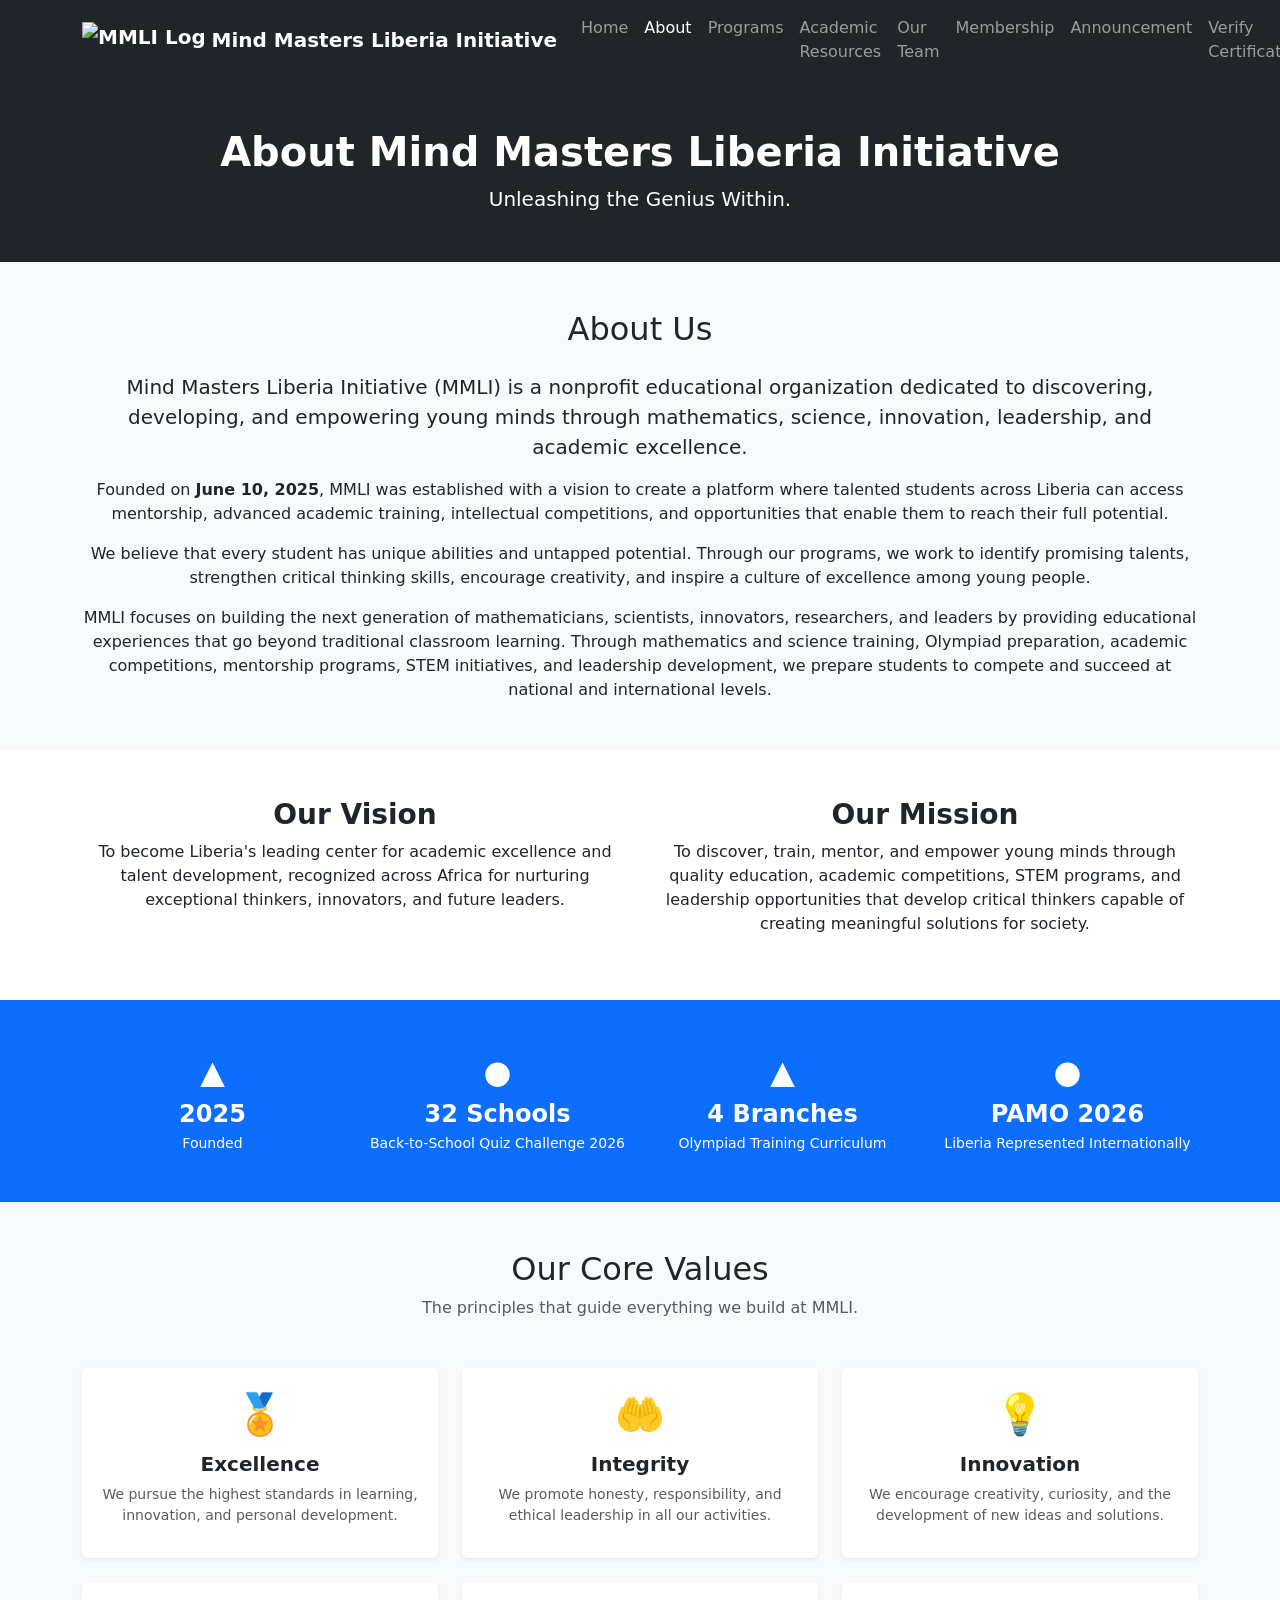
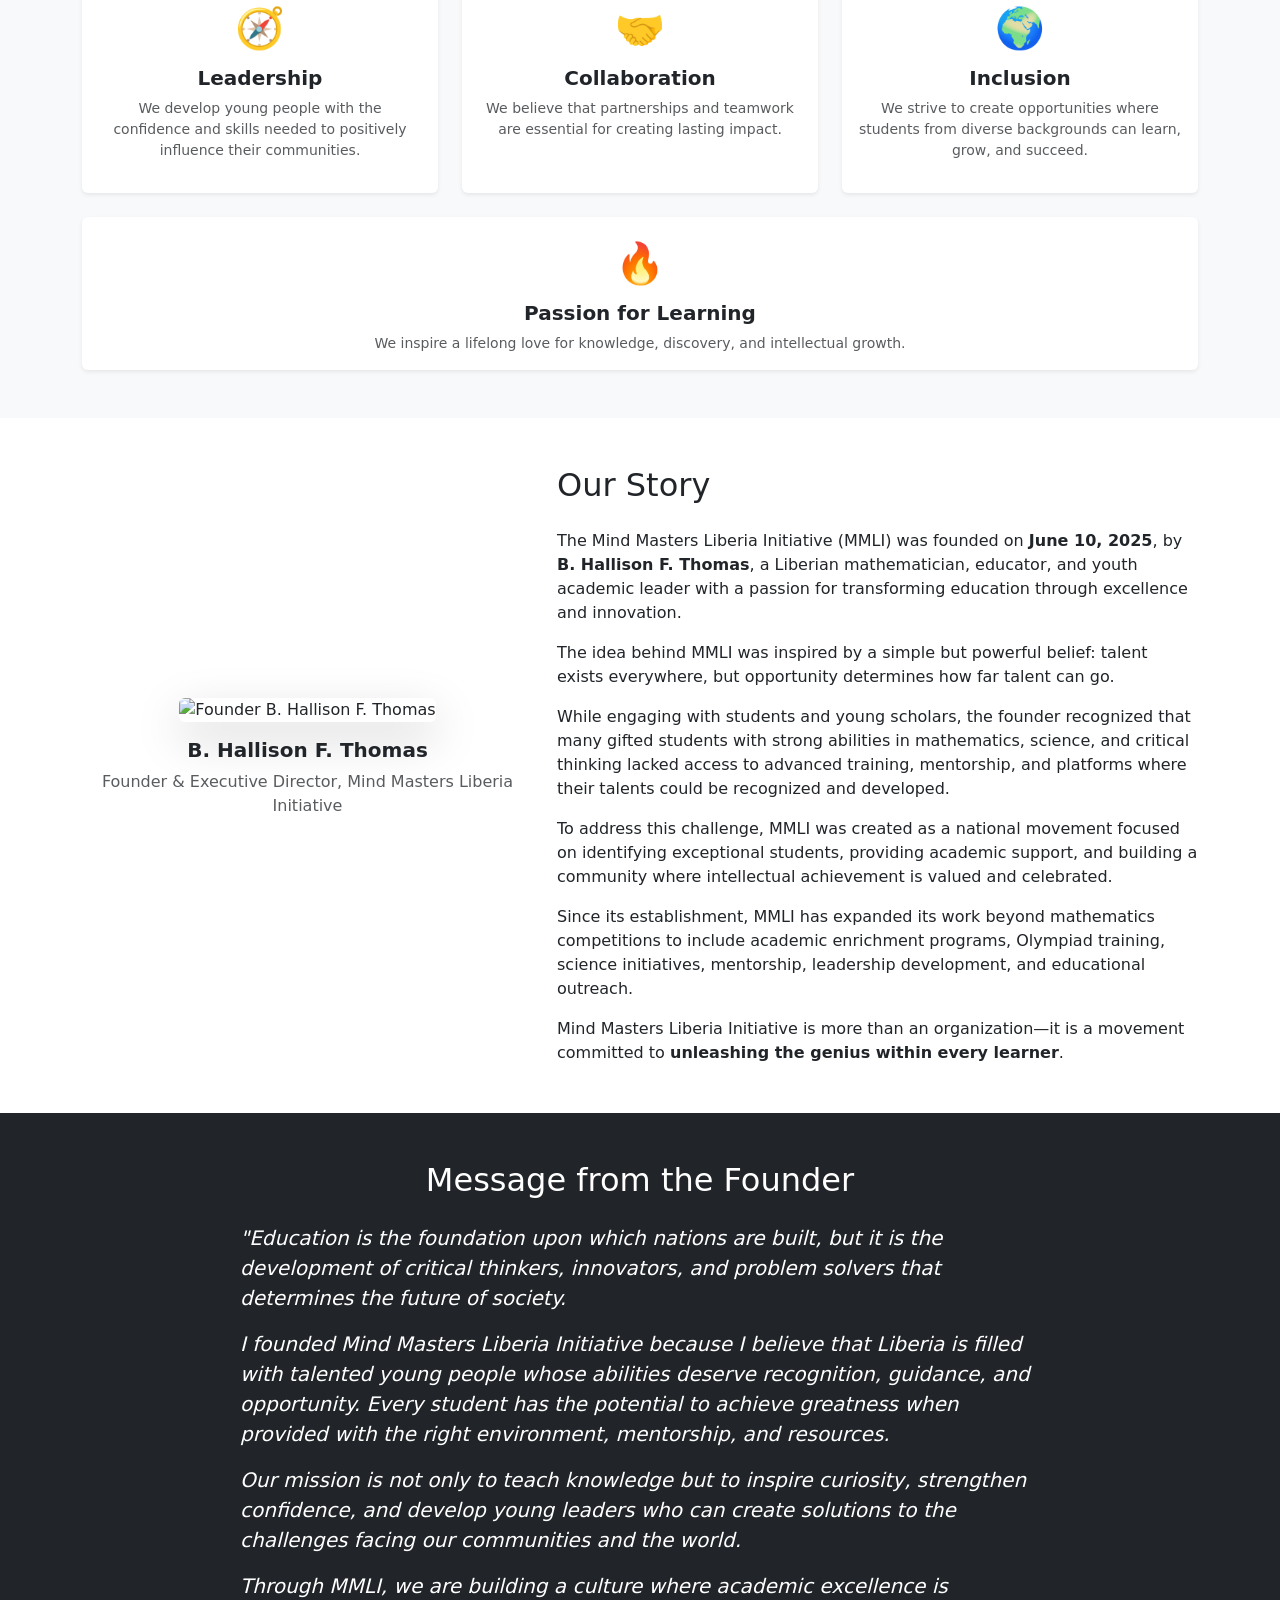
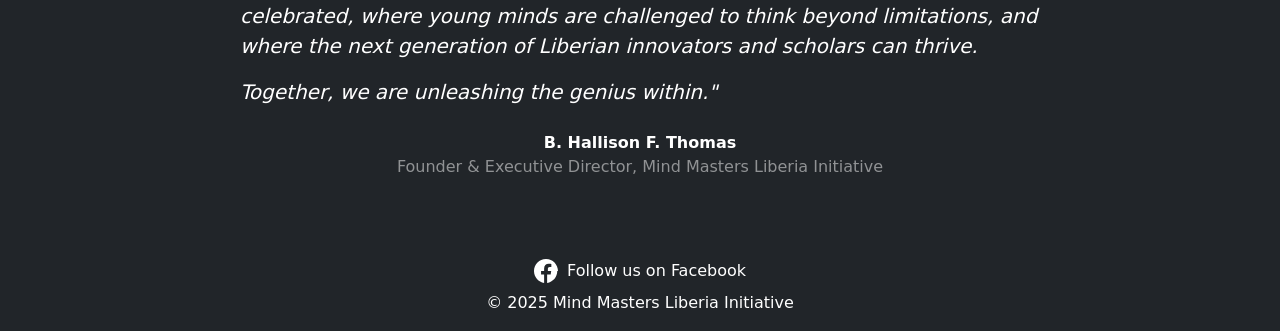
==== about.html @ 2dc78865 "Add 'Verify Certificate' link to navigation" ====
<!DOCTYPE html>
<html lang="en">
<head>
  <meta charset="UTF-8">
  <meta name="viewport" content="width=device-width, initial-scale=1.0">
  <title>About | MMLI</title>
  <link href="https://cdn.jsdelivr.net/npm/bootstrap@5.3.2/dist/css/bootstrap.min.css" rel="stylesheet">
  <link rel="stylesheet" href="style.css">
</head>
<body>

<!-- NAVBAR -->
<nav class="navbar navbar-expand-lg navbar-dark bg-dark sticky-top">
  <div class="container">
    <a class="navbar-brand fw-bold d-flex align-items-center" href="index.html">
      <img src="logo.png" alt="MMLI Logo" height="36" class="me-2">
      Mind Masters Liberia Initiative
    </a>
    <button class="navbar-toggler" type="button" data-bs-toggle="collapse"
            data-bs-target="#navbarNav" aria-controls="navbarNav" aria-expanded="false"
            aria-label="Toggle navigation">
      <span class="navbar-toggler-icon"></span>
    </button>
    <div class="collapse navbar-collapse" id="navbarNav">
      <ul class="navbar-nav ms-auto">
        <li class="nav-item"><a class="nav-link" href="index.html">Home</a></li>
        <li class="nav-item"><a class="nav-link active" href="about.html">About</a></li>
        <li class="nav-item"><a class="nav-link" href="programs.html">Programs</a></li>
        <li class="nav-item"><a class="nav-link" href="resources.html">Academic Resources</a></li>
        <li class="nav-item"><a class="nav-link" href="team.html">Our Team</a></li>
        <li class="nav-item"><a class="nav-link" href="membership.html">Membership</a></li>
        <li class="nav-item"><a class="nav-link" href="announcement.html">Announcement</a></li>
        <li class="nav-item"><a class="nav-link" href="verify.html">Verify Certificate</a></li>
        <li class="nav-item"><a class="nav-link" href="contact.html">Contact</a></li>
      </ul>
    </div>
  </div>
</nav>

<!-- PAGE HEADER -->
<section class="bg-dark text-white text-center py-5">
  <div class="container">
    <h1 class="fw-bold">About Mind Masters Liberia Initiative</h1>
    <p class="lead mb-0">Unleashing the Genius Within.</p>
  </div>
</section>

<!-- ABOUT US -->
<section class="reveal py-5 bg-light">
  <div class="container">
    <h2 class="text-center mb-4">About Us</h2>
    <p class="lead text-center mb-3">
      Mind Masters Liberia Initiative (MMLI) is a nonprofit educational organization dedicated to
      discovering, developing, and empowering young minds through mathematics, science, innovation,
      leadership, and academic excellence.
    </p>
    <p class="text-center mb-3">
      Founded on <strong>June 10, 2025</strong>, MMLI was established with a vision to create a platform
      where talented students across Liberia can access mentorship, advanced academic training,
      intellectual competitions, and opportunities that enable them to reach their full potential.
    </p>
    <p class="text-center mb-3">
      We believe that every student has unique abilities and untapped potential. Through our programs, we
      work to identify promising talents, strengthen critical thinking skills, encourage creativity, and
      inspire a culture of excellence among young people.
    </p>
    <p class="text-center mb-0">
      MMLI focuses on building the next generation of mathematicians, scientists, innovators, researchers,
      and leaders by providing educational experiences that go beyond traditional classroom learning.
      Through mathematics and science training, Olympiad preparation, academic competitions, mentorship
      programs, STEM initiatives, and leadership development, we prepare students to compete and succeed
      at national and international levels.
    </p>
  </div>
</section>

<!-- VISION / MISSION -->
<section class="reveal py-5">
  <div class="container">
    <div class="row g-4 text-center">
      <div class="col-md-6">
        <h3 class="fw-bold">Our Vision</h3>
        <p>
          To become Liberia's leading center for academic excellence and talent development, recognized
          across Africa for nurturing exceptional thinkers, innovators, and future leaders.
        </p>
      </div>
      <div class="col-md-6">
        <h3 class="fw-bold">Our Mission</h3>
        <p>
          To discover, train, mentor, and empower young minds through quality education, academic
          competitions, STEM programs, and leadership opportunities that develop critical thinkers capable
          of creating meaningful solutions for society.
        </p>
      </div>
    </div>
  </div>
</section>

<!-- STATS HIGHLIGHTS -->
<section class="reveal py-5 bg-primary text-white">
  <div class="container">
    <div class="row g-4 text-center">
      <div class="col-6 col-md-3">
        <div class="fs-2 mb-1">▲</div>
        <h4 class="fw-bold mb-1">2025</h4>
        <p class="small mb-0">Founded</p>
      </div>
      <div class="col-6 col-md-3">
        <div class="fs-2 mb-1">●</div>
        <h4 class="fw-bold mb-1">32 Schools</h4>
        <p class="small mb-0">Back-to-School Quiz Challenge 2026</p>
      </div>
      <div class="col-6 col-md-3">
        <div class="fs-2 mb-1">▲</div>
        <h4 class="fw-bold mb-1">4 Branches</h4>
        <p class="small mb-0">Olympiad Training Curriculum</p>
      </div>
      <div class="col-6 col-md-3">
        <div class="fs-2 mb-1">●</div>
        <h4 class="fw-bold mb-1">PAMO 2026</h4>
        <p class="small mb-0">Liberia Represented Internationally</p>
      </div>
    </div>
  </div>
</section>

<!-- CORE VALUES -->
<section class="reveal py-5 bg-light">
  <div class="container">
    <h2 class="text-center mb-2">Our Core Values</h2>
    <p class="text-center text-muted mb-5">The principles that guide everything we build at MMLI.</p>
    <div class="row g-4">
      <div class="col-md-4 col-sm-6">
        <div class="card h-100 border-0 shadow-sm text-center p-3">
          <div class="fs-1 mb-2">🏅</div>
          <h5 class="fw-bold">Excellence</h5>
          <p class="small text-muted">We pursue the highest standards in learning, innovation, and personal development.</p>
        </div>
      </div>
      <div class="col-md-4 col-sm-6">
        <div class="card h-100 border-0 shadow-sm text-center p-3">
          <div class="fs-1 mb-2">🤲</div>
          <h5 class="fw-bold">Integrity</h5>
          <p class="small text-muted">We promote honesty, responsibility, and ethical leadership in all our activities.</p>
        </div>
      </div>
      <div class="col-md-4 col-sm-6">
        <div class="card h-100 border-0 shadow-sm text-center p-3">
          <div class="fs-1 mb-2">💡</div>
          <h5 class="fw-bold">Innovation</h5>
          <p class="small text-muted">We encourage creativity, curiosity, and the development of new ideas and solutions.</p>
        </div>
      </div>
      <div class="col-md-4 col-sm-6">
        <div class="card h-100 border-0 shadow-sm text-center p-3">
          <div class="fs-1 mb-2">🧭</div>
          <h5 class="fw-bold">Leadership</h5>
          <p class="small text-muted">We develop young people with the confidence and skills needed to positively influence their communities.</p>
        </div>
      </div>
      <div class="col-md-4 col-sm-6">
        <div class="card h-100 border-0 shadow-sm text-center p-3">
          <div class="fs-1 mb-2">🤝</div>
          <h5 class="fw-bold">Collaboration</h5>
          <p class="small text-muted">We believe that partnerships and teamwork are essential for creating lasting impact.</p>
        </div>
      </div>
      <div class="col-md-4 col-sm-6">
        <div class="card h-100 border-0 shadow-sm text-center p-3">
          <div class="fs-1 mb-2">🌍</div>
          <h5 class="fw-bold">Inclusion</h5>
          <p class="small text-muted">We strive to create opportunities where students from diverse backgrounds can learn, grow, and succeed.</p>
        </div>
      </div>
      <div class="col-12">
        <div class="card h-100 border-0 shadow-sm text-center p-3">
          <div class="fs-1 mb-2">🔥</div>
          <h5 class="fw-bold">Passion for Learning</h5>
          <p class="small text-muted mb-0">We inspire a lifelong love for knowledge, discovery, and intellectual growth.</p>
        </div>
      </div>
    </div>
  </div>
</section>

<!-- OUR STORY -->
<section class="reveal py-5 bg-white">
  <div class="container">
    <div class="row align-items-center">
      <!-- Founder Photo -->
      <div class="col-md-5 text-center mb-4 mb-md-0">
        <img src="founder-hallison-thomas.jpg" alt="Founder B. Hallison F. Thomas" class="img-fluid rounded shadow-lg founder-photo">
        <h5 class="mt-3 fw-bold">B. Hallison F. Thomas</h5>
        <p class="text-muted">Founder & Executive Director, Mind Masters Liberia Initiative</p>
      </div>

      <!-- Story Text -->
      <div class="col-md-7">
        <h2 class="mb-4">Our Story</h2>
        <p>
          The Mind Masters Liberia Initiative (MMLI) was founded on <strong>June 10, 2025</strong>, by
          <strong>B. Hallison F. Thomas</strong>, a Liberian mathematician, educator, and youth academic
          leader with a passion for transforming education through excellence and innovation.
        </p>
        <p>
          The idea behind MMLI was inspired by a simple but powerful belief: talent exists everywhere, but
          opportunity determines how far talent can go.
        </p>
        <p>
          While engaging with students and young scholars, the founder recognized that many gifted students
          with strong abilities in mathematics, science, and critical thinking lacked access to advanced
          training, mentorship, and platforms where their talents could be recognized and developed.
        </p>
        <p>
          To address this challenge, MMLI was created as a national movement focused on identifying
          exceptional students, providing academic support, and building a community where intellectual
          achievement is valued and celebrated.
        </p>
        <p>
          Since its establishment, MMLI has expanded its work beyond mathematics competitions to include
          academic enrichment programs, Olympiad training, science initiatives, mentorship, leadership
          development, and educational outreach.
        </p>
        <p class="mb-0">
          Mind Masters Liberia Initiative is more than an organization—it is a movement committed to
          <strong>unleashing the genius within every learner</strong>.
        </p>
      </div>
    </div>
  </div>
</section>

<!-- MESSAGE FROM THE FOUNDER -->
<section class="reveal py-5 bg-dark text-white">
  <div class="container">
    <h2 class="text-center mb-4">Message from the Founder</h2>
    <blockquote class="fs-5 fst-italic mx-auto" style="max-width: 800px;">
      <p>"Education is the foundation upon which nations are built, but it is the development of critical
      thinkers, innovators, and problem solvers that determines the future of society.</p>
      <p>I founded Mind Masters Liberia Initiative because I believe that Liberia is filled with talented
      young people whose abilities deserve recognition, guidance, and opportunity. Every student has the
      potential to achieve greatness when provided with the right environment, mentorship, and resources.</p>
      <p>Our mission is not only to teach knowledge but to inspire curiosity, strengthen confidence, and
      develop young leaders who can create solutions to the challenges facing our communities and the
      world.</p>
      <p>Through MMLI, we are building a culture where academic excellence is celebrated, where young minds
      are challenged to think beyond limitations, and where the next generation of Liberian innovators and
      scholars can thrive.</p>
      <p class="mb-0">Together, we are unleashing the genius within."</p>
    </blockquote>
    <p class="text-center fw-bold mt-4 mb-0">B. Hallison F. Thomas</p>
    <p class="text-center text-white-50">Founder & Executive Director, Mind Masters Liberia Initiative</p>
  </div>
</section>

<footer class="bg-dark text-white text-center py-3">
  <div class="mb-2">
    <a href="https://www.facebook.com/profile.php?id=61575249692386" target="_blank" rel="noopener" class="text-white text-decoration-none">
      <svg xmlns="http://www.w3.org/2000/svg" width="24" height="24" fill="currentColor" viewBox="0 0 16 16" class="me-1">
        <path d="M16 8.049c0-4.446-3.582-8.05-8-8.05C3.58 0-.002 3.603-.002 8.05c0 4.017 2.926 7.347 6.75 7.951v-5.625h-2.03V8.05H6.75V6.275c0-2.017 1.195-3.131 3.022-3.131.876 0 1.791.157 1.791.157v1.98h-1.009c-.993 0-1.303.621-1.303 1.258v1.51h2.219l-.355 2.326H8.75V16c3.824-.604 6.75-3.934 6.75-7.951"/>
      </svg>
      Follow us on Facebook
    </a>
  </div>
  &copy; 2025 Mind Masters Liberia Initiative
</footer>

<script src="https://cdn.jsdelivr.net/npm/bootstrap@5.3.2/dist/js/bootstrap.bundle.min.js"></script>
<script>
  const navbar = document.querySelector('.navbar');
  window.addEventListener('scroll', () => {
    navbar.classList.toggle('scrolled', window.scrollY > 20);
  });

  const revealEls = document.querySelectorAll('.reveal');
  const observer = new IntersectionObserver((entries) => {
    entries.forEach(entry => {
      if (entry.isIntersecting) {
        entry.target.classList.add('is-visible');
        observer.unobserve(entry.target);
      }
    });
  }, { threshold: 0.01, rootMargin: '0px 0px -10px 0px' });
  revealEls.forEach(el => observer.observe(el));
</script>
</body>
          </html>
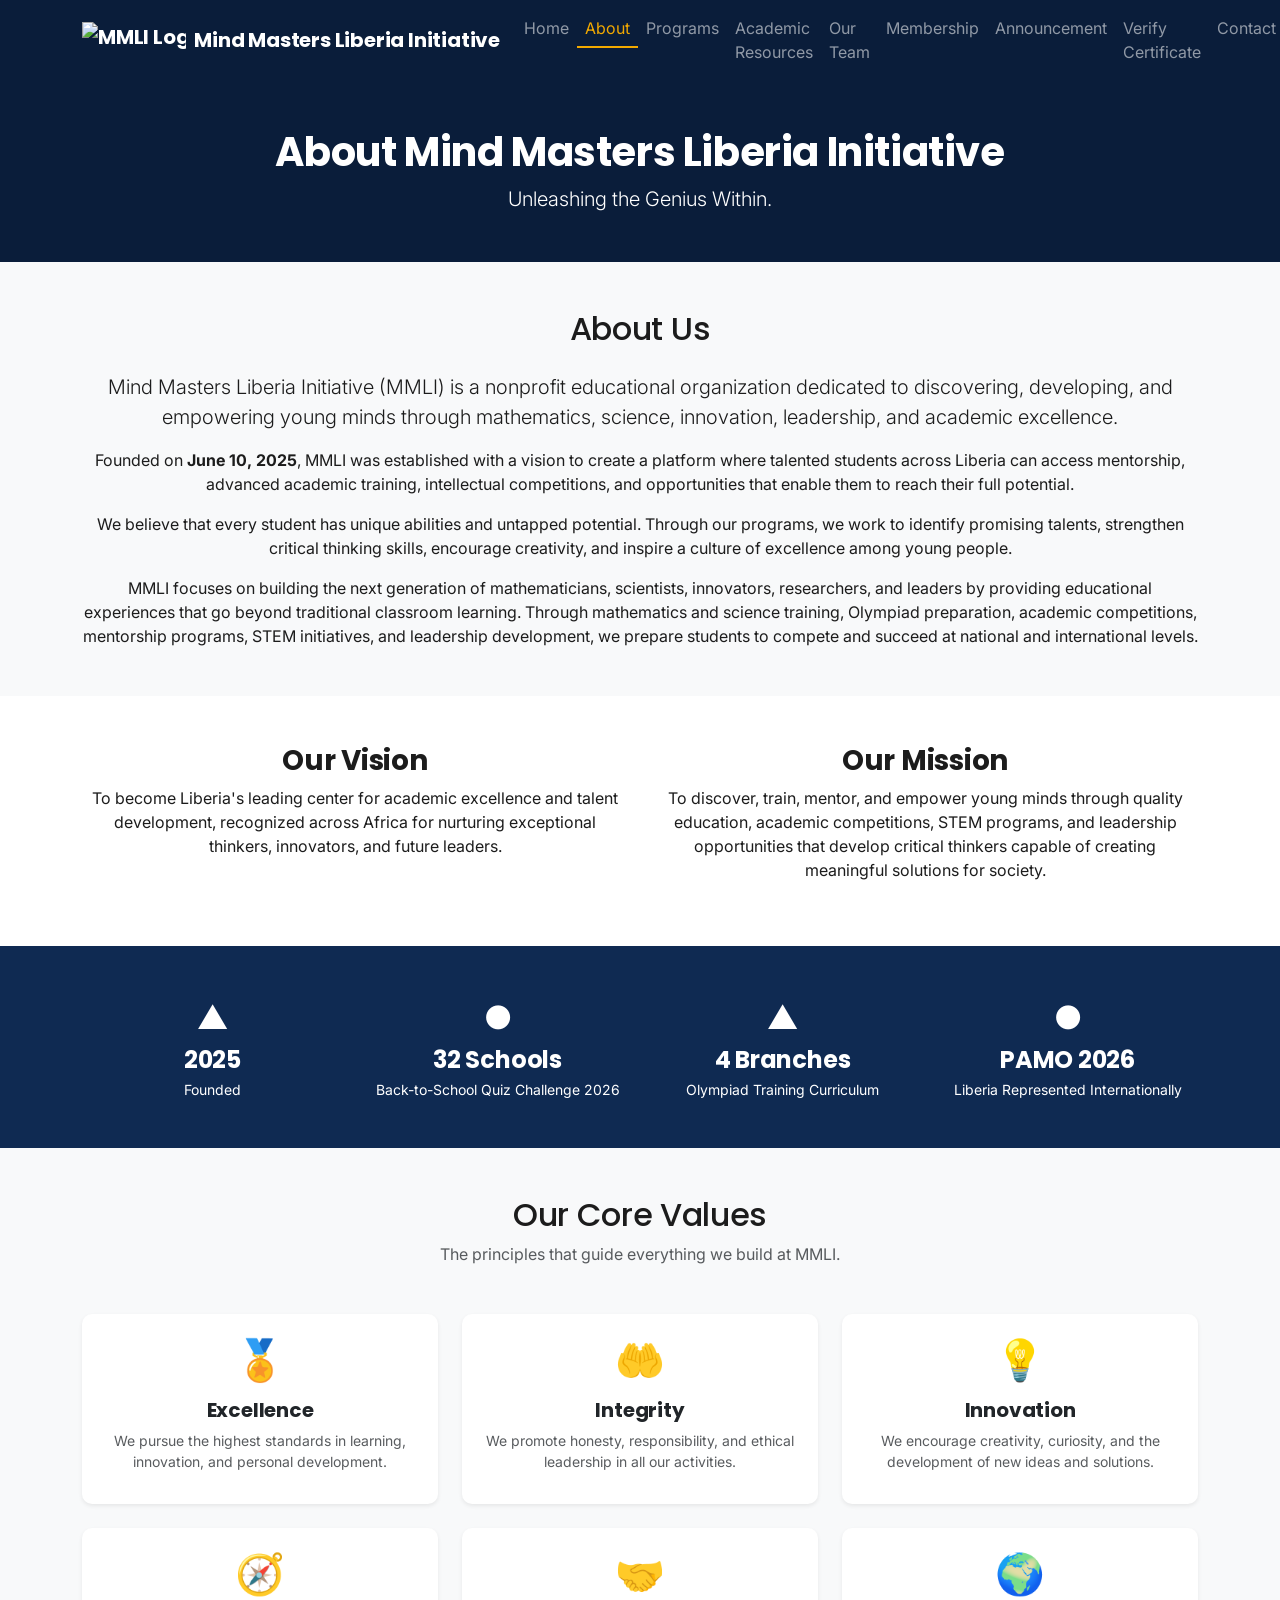
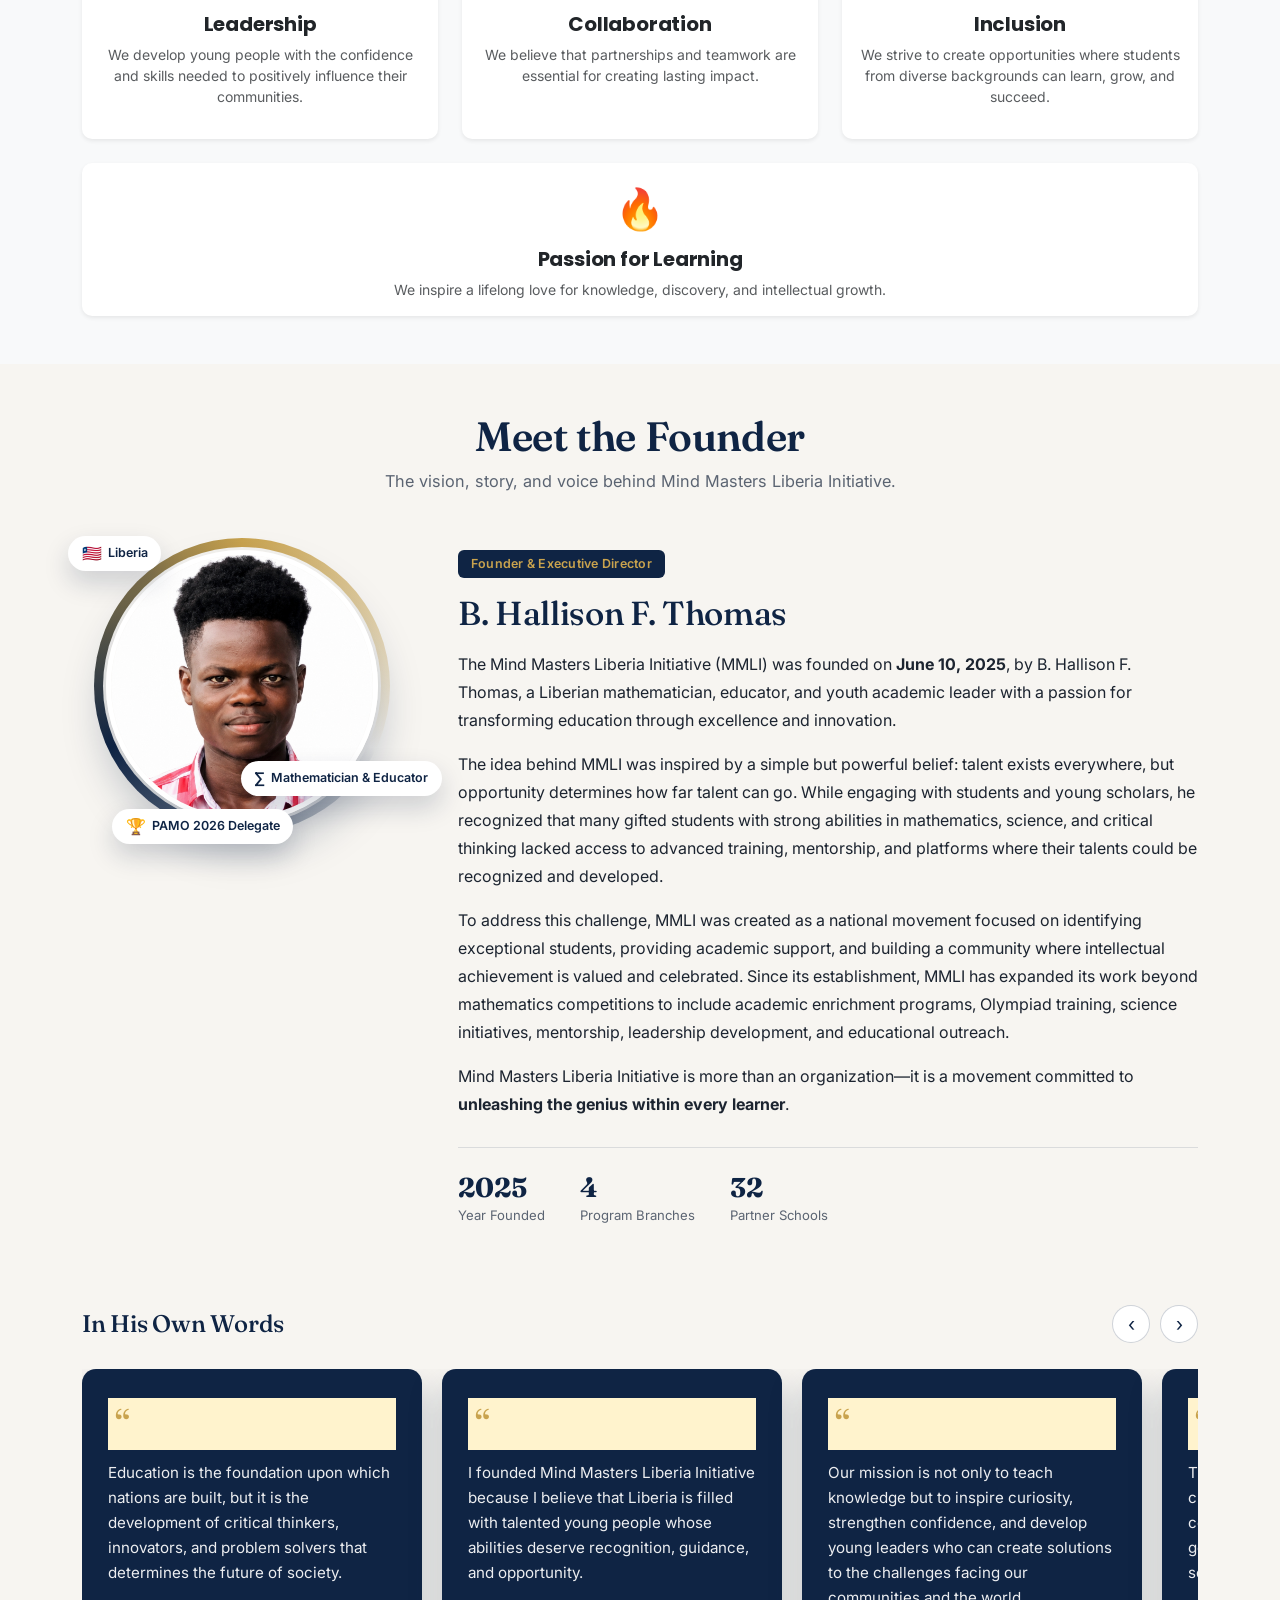
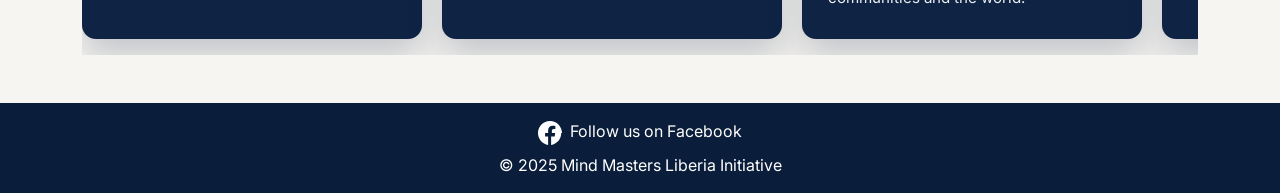
==== commit 596578c3: "Add files via upload" ====
--- a/about.html
+++ b/about.html
@@ -6,6 +6,248 @@
   <title>About | MMLI</title>
   <link href="https://cdn.jsdelivr.net/npm/bootstrap@5.3.2/dist/css/bootstrap.min.css" rel="stylesheet">
   <link rel="stylesheet" href="style.css">
+  <link rel="preconnect" href="https://fonts.googleapis.com">
+  <link rel="preconnect" href="https://fonts.gstatic.com" crossorigin>
+  <link href="https://fonts.googleapis.com/css2?family=Fraunces:opsz,wght@9..144,500;9..144,600;9..144,700&family=Inter:wght@400;500;600;700&display=swap" rel="stylesheet">
+  <style>
+    .leadership-section{
+      --nv-navy:#0F2444;
+      --nv-navy-deep:#0A1830;
+      --nv-gold:#C9A34E;
+      --nv-gold-soft:#E7D5A0;
+      --nv-paper:#F7F5F1;
+      --nv-ink:#1C2430;
+      --nv-slate:#5B6472;
+      background:var(--nv-paper);
+      overflow:hidden;
+    }
+    .leadership-section h2,
+    .leadership-section h3{
+      font-family:'Fraunces',serif;
+      color:var(--nv-navy);
+    }
+    .leadership-head h2{
+      font-size:clamp(1.9rem,3.2vw,2.6rem);
+      font-weight:600;
+      margin-bottom:.5rem;
+    }
+    .leadership-sub{
+      font-family:'Inter',sans-serif;
+      color:var(--nv-slate);
+      font-size:1.02rem;
+      max-width:520px;
+      margin:0 auto;
+    }
+    .leadership-grid{
+      display:grid;
+      grid-template-columns:320px 1fr;
+      gap:3.5rem;
+      align-items:start;
+      margin-top:3.5rem;
+    }
+    @media (max-width:900px){
+      .leadership-grid{grid-template-columns:1fr;justify-items:center;text-align:center;}
+    }
+
+    /* --- Circular animated photo card --- */
+    .founder-portrait-wrap{
+      position:relative;
+      width:272px;height:272px;
+      margin:0 auto;
+      position:sticky;
+      top:110px;
+    }
+    @media (max-width:900px){ .founder-portrait-wrap{position:relative;top:0;} }
+
+    .founder-ring{
+      position:absolute; inset:-12px;
+      border-radius:50%;
+      background:conic-gradient(from 0deg, var(--nv-gold), rgba(201,163,78,0) 32%, var(--nv-navy) 68%, var(--nv-gold));
+      animation:ring-spin 18s linear infinite;
+    }
+    .founder-ring::after{
+      content:"";
+      position:absolute; inset:9px;
+      border-radius:50%;
+      background:var(--nv-paper);
+    }
+    .founder-photo-card{
+      position:relative; z-index:2;
+      width:100%;height:100%;
+      border-radius:50%;
+      overflow:hidden;
+      border:5px solid #fff;
+      box-shadow:0 24px 44px rgba(15,36,68,.28);
+    }
+    .founder-photo-card img{
+      width:100%;height:100%;object-fit:cover;display:block;
+    }
+    @keyframes ring-spin{ to{ transform:rotate(360deg); } }
+
+    .founder-badge{
+      position:absolute; z-index:3;
+      display:flex; align-items:center; gap:6px;
+      background:#fff; color:var(--nv-navy);
+      font-family:'Inter',sans-serif; font-weight:600; font-size:.78rem;
+      padding:.5rem .85rem;
+      border-radius:999px;
+      box-shadow:0 12px 26px rgba(15,36,68,.18);
+      animation:badge-float 5.5s ease-in-out infinite;
+      transition:transform .25s ease, box-shadow .25s ease;
+      white-space:nowrap;
+    }
+    .founder-badge:hover{
+      transform:translateY(-7px) scale(1.06);
+      box-shadow:0 18px 32px rgba(15,36,68,.26);
+    }
+    .founder-badge .em{ font-size:1rem; line-height:1; }
+    .badge-flag{ top:-14px; left:-38px; animation-delay:0s; }
+    .badge-role{ bottom:26px; right:-64px; animation-delay:1.3s; }
+    .badge-award{ bottom:-22px; left:6px; animation-delay:2.6s; }
+    @keyframes badge-float{
+      0%,100%{ transform:translateY(0); }
+      50%{ transform:translateY(-9px); }
+    }
+    @media (max-width:900px){
+      .founder-portrait-wrap{ margin-bottom:3.5rem; }
+      .badge-flag{ top:-16px; left:-8px; }
+      .badge-role{ bottom:36px; right:-16px; }
+      .badge-award{ bottom:-18px; left:auto; right:60px; }
+    }
+    @media (max-width:480px){
+      .founder-portrait-wrap{ width:220px; height:220px; }
+      .founder-badge{ font-size:.7rem; padding:.4rem .65rem; }
+      .badge-flag{ left:-4px; }
+      .badge-role{ right:-6px; }
+      .badge-award{ right:-2px; }
+    }
+
+    /* --- Bio column --- */
+    .founder-eyebrow{
+      font-family:'Inter',sans-serif;
+      color:var(--nv-gold);
+      background:var(--nv-navy);
+      display:inline-block;
+      padding:.3rem .8rem;
+      border-radius:6px;
+      font-size:.78rem;
+      font-weight:600;
+      letter-spacing:.02em;
+      margin-bottom:.9rem;
+    }
+    .founder-bio h3{
+      font-size:clamp(1.6rem,2.6vw,2.1rem);
+      margin-bottom:1.1rem;
+    }
+    .founder-bio p{
+      font-family:'Inter',sans-serif;
+      color:var(--nv-ink);
+      line-height:1.75;
+      margin-bottom:1rem;
+    }
+    .founder-stats{
+      display:flex; gap:2.2rem;
+      margin-top:1.8rem;
+      padding-top:1.6rem;
+      border-top:1px solid rgba(15,36,68,.12);
+      flex-wrap:wrap;
+    }
+    .founder-stats div{ display:flex; flex-direction:column; }
+    .founder-stats strong{
+      font-family:'Fraunces',serif;
+      color:var(--nv-navy);
+      font-size:1.7rem;
+      line-height:1;
+    }
+    .founder-stats span{
+      font-family:'Inter',sans-serif;
+      color:var(--nv-slate);
+      font-size:.82rem;
+      margin-top:.3rem;
+    }
+
+    /* --- Draggable quote carousel --- */
+    .founder-words{ margin-top:5rem; }
+    .founder-words-head{
+      display:flex; align-items:center; justify-content:space-between;
+      margin-bottom:1.6rem;
+    }
+    .founder-words-head h3{ font-size:1.5rem; margin:0; }
+    .carousel-controls{ display:flex; gap:.6rem; }
+    .carousel-btn{
+      width:38px;height:38px;border-radius:50%;
+      border:1px solid rgba(15,36,68,.2);
+      background:#fff; color:var(--nv-navy);
+      font-size:1.2rem; line-height:1;
+      cursor:pointer;
+      transition:background .2s ease, color .2s ease, transform .15s ease;
+    }
+    .carousel-btn:hover{ background:var(--nv-navy); color:#fff; }
+    .carousel-btn:active{ transform:scale(.92); }
+
+    .quote-track{
+      display:flex; gap:1.25rem;
+      overflow-x:auto;
+      scroll-snap-type:x proximity;
+      cursor:grab;
+      padding-bottom:1rem;
+      -webkit-overflow-scrolling:touch;
+      scrollbar-width:thin;
+      scrollbar-color:var(--nv-gold) transparent;
+    }
+    .quote-track.dragging{ cursor:grabbing; scroll-snap-type:none; user-select:none; }
+    .quote-track::-webkit-scrollbar{ height:6px; }
+    .quote-track::-webkit-scrollbar-thumb{ background:var(--nv-gold-soft); border-radius:6px; }
+
+    .quote-card{
+      flex:0 0 auto;
+      width:min(340px,80vw);
+      scroll-snap-align:start;
+      background:var(--nv-navy);
+      color:#fff;
+      border-radius:14px;
+      padding:1.8rem 1.6rem;
+      box-shadow:0 18px 34px rgba(15,36,68,.22);
+      transition:transform .3s ease, box-shadow .3s ease;
+    }
+    .quote-card:hover{
+      transform:translateY(-8px);
+      box-shadow:0 26px 44px rgba(15,36,68,.32);
+    }
+    .quote-card .mark{
+      font-family:'Fraunces',serif;
+      color:var(--nv-gold);
+      font-size:2.4rem;
+      line-height:1;
+      display:block;
+      margin-bottom:.6rem;
+    }
+    .quote-card p{
+      font-family:'Inter',sans-serif;
+      font-size:.95rem;
+      line-height:1.65;
+      color:rgba(255,255,255,.92);
+      margin:0;
+    }
+    .quote-card--signature{
+      background:var(--nv-gold);
+      color:var(--nv-navy-deep);
+      display:flex; flex-direction:column; justify-content:center;
+    }
+    .quote-card--signature strong{
+      font-family:'Fraunces',serif;
+      font-size:1.15rem;
+    }
+    .quote-card--signature span{
+      font-family:'Inter',sans-serif;
+      font-size:.82rem;
+      opacity:.85;
+    }
+
+    @media (prefers-reduced-motion:reduce){
+      .founder-ring, .founder-badge{ animation:none; }
+    }
+  </style>
 </head>
 <body>
 
@@ -184,73 +426,106 @@
   </div>
 </section>
 
-<!-- OUR STORY -->
-<section class="reveal py-5 bg-white">
-  <div class="container">
-    <div class="row align-items-center">
-      <!-- Founder Photo -->
-      <div class="col-md-5 text-center mb-4 mb-md-0">
-        <img src="founder-hallison-thomas.jpg" alt="Founder B. Hallison F. Thomas" class="img-fluid rounded shadow-lg founder-photo">
-        <h5 class="mt-3 fw-bold">B. Hallison F. Thomas</h5>
-        <p class="text-muted">Founder & Executive Director, Mind Masters Liberia Initiative</p>
-      </div>
-
-      <!-- Story Text -->
-      <div class="col-md-7">
-        <h2 class="mb-4">Our Story</h2>
+<!-- LEADERSHIP / FOUNDER -->
+<section class="reveal py-5 leadership-section" id="leadership">
+  <div class="container">
+
+    <div class="leadership-head text-center">
+      <h2>Meet the Founder</h2>
+      <p class="leadership-sub">The vision, story, and voice behind Mind Masters Liberia Initiative.</p>
+    </div>
+
+    <div class="leadership-grid">
+      <!-- Circular animated photo card -->
+      <div class="founder-portrait-wrap">
+        <div class="founder-ring"></div>
+        <div class="founder-photo-card">
+          <img src="[data-uri]